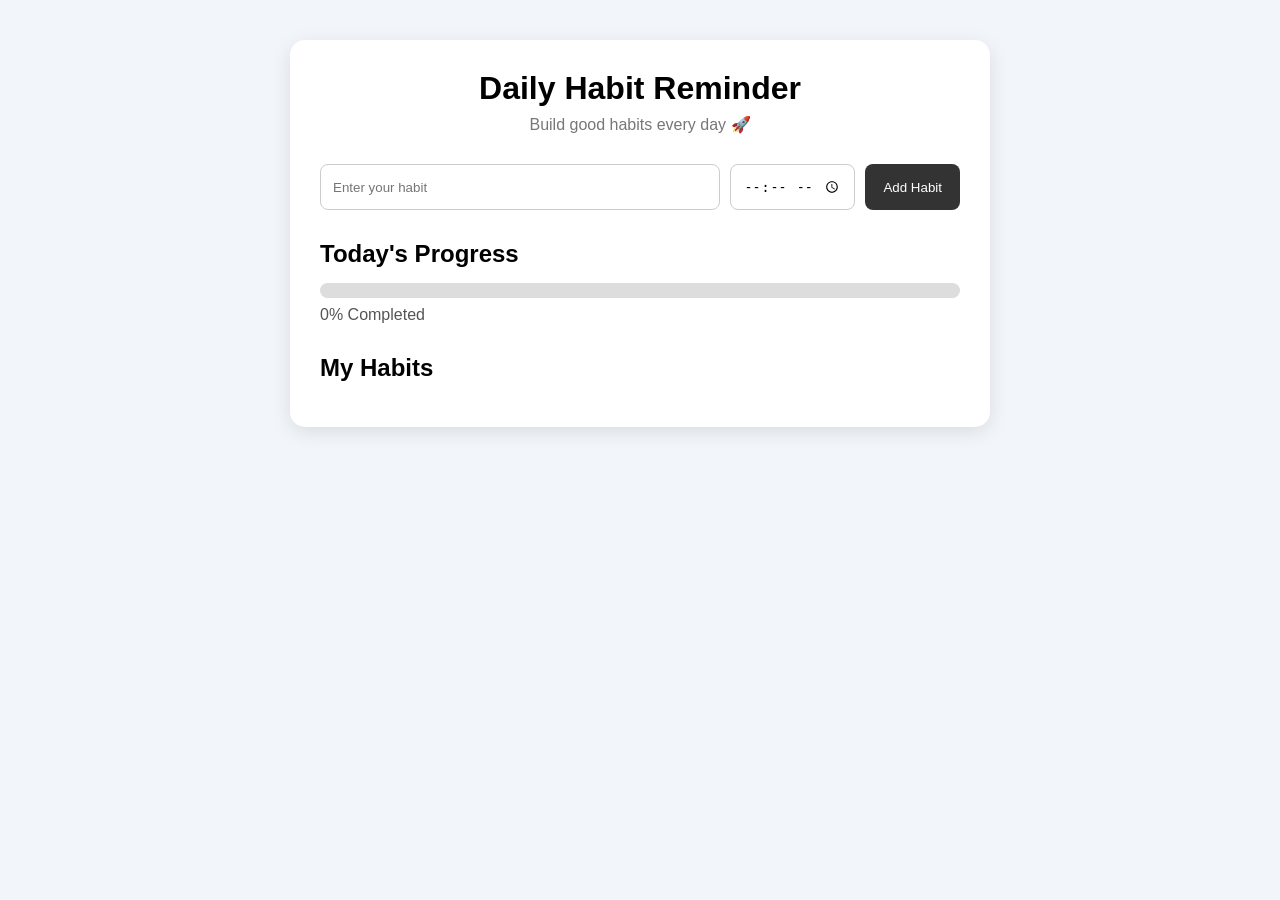
==== public/index.html @ 475f748a "frontend" ====
<!DOCTYPE html>
<html lang="en">
<head>
    <meta charset="UTF-8">
    <meta name="viewport" content="width=device-width, initial-scale=1.0">

    <title>Daily Habit Reminder</title>

    <link rel="stylesheet" href="style.css">
</head>

<body>

    <div class="container">

        <h1>Daily Habit Reminder</h1>
        <p class="subtitle">Build good habits every day 🚀</p>

        <!-- Add Habit -->
        <div class="habit-form">

            <input 
                type="text" 
                id="habitInput" 
                placeholder="Enter your habit"
            >

            <input 
                type="time" 
                id="timeInput"
            >

            <button onclick="addHabit()">Add Habit</button>

        </div>

        <!-- Progress -->
        <div class="progress-section">

            <h2>Today's Progress</h2>

            <div class="progress-bar">
                <div id="progress"></div>
            </div>

            <p id="progressText">0% Completed</p>

        </div>

        <!-- Habit List -->
        <div class="habit-section">

            <h2>My Habits</h2>

            <div id="habitList"></div>

        </div>

    </div>

    <script src="script.js"></script>

</body>
</html>
---- public/style.css ----
* {
    margin: 0;
    padding: 0;
    box-sizing: border-box;
}

body {
    font-family: Arial, sans-serif;
    background: #f2f5f9;
    min-height: 100vh;
    padding: 40px 20px;
}

.container {
    width: 100%;
    max-width: 700px;
    margin: auto;
    background: white;
    padding: 30px;
    border-radius: 15px;
    box-shadow: 0 5px 20px rgba(0, 0, 0, 0.1);
}

h1 {
    text-align: center;
    margin-bottom: 8px;
}

.subtitle {
    text-align: center;
    color: #777;
    margin-bottom: 30px;
}

/* Form */

.habit-form {
    display: flex;
    gap: 10px;
    margin-bottom: 30px;
}

.habit-form input {
    padding: 12px;
    border: 1px solid #ccc;
    border-radius: 8px;
    outline: none;
}

#habitInput {
    flex: 1;
}

.habit-form button {
    border: none;
    padding: 12px 18px;
    border-radius: 8px;
    cursor: pointer;
    background: #333;
    color: white;
}

.habit-form button:hover {
    background: #555;
}

/* Progress */

.progress-section {
    margin-bottom: 30px;
}

.progress-section h2,
.habit-section h2 {
    margin-bottom: 15px;
}

.progress-bar {
    width: 100%;
    height: 15px;
    background: #ddd;
    border-radius: 20px;
    overflow: hidden;
}

#progress {
    width: 0%;
    height: 100%;
    background: #4caf50;
    transition: 0.3s;
}

#progressText {
    margin-top: 8px;
    color: #555;
}

/* Habit */

.habit-item {
    display: flex;
    align-items: center;
    justify-content: space-between;
    padding: 15px;
    margin-bottom: 10px;
    background: #f7f7f7;
    border-radius: 10px;
}

.habit-left {
    display: flex;
    align-items: center;
    gap: 12px;
}

.habit-left input {
    width: 20px;
    height: 20px;
}

.habit-name {
    font-size: 17px;
}

.completed {
    text-decoration: line-through;
    color: #999;
}

.habit-time {
    color: #777;
    font-size: 14px;
}

.delete-btn {
    border: none;
    background: #e74c3c;
    color: white;
    padding: 7px 10px;
    border-radius: 6px;
    cursor: pointer;
}

.delete-btn:hover {
    background: #c0392b;
}

/* Mobile */

@media (max-width: 600px) {

    .habit-form {
        flex-direction: column;
    }

    .habit-form input,
    .habit-form button {
        width: 100%;
    }

    .habit-item {
        gap: 10px;
    }
}
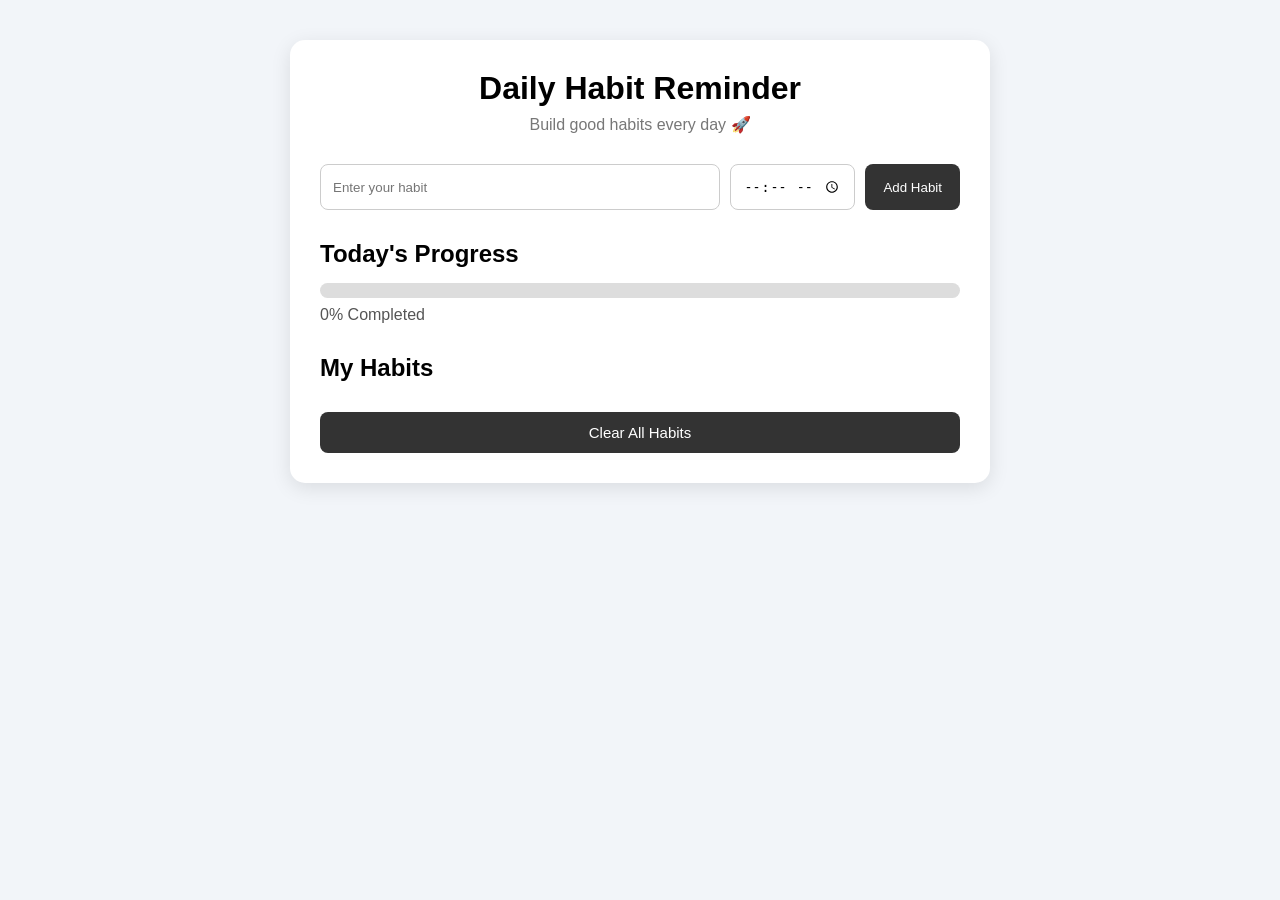
==== commit 95462fce: "frontend code" ====
--- a/public/index.html
+++ b/public/index.html
@@ -1,5 +1,6 @@
 <!DOCTYPE html>
 <html lang="en">
+
 <head>
     <meta charset="UTF-8">
     <meta name="viewport" content="width=device-width, initial-scale=1.0">
@@ -19,16 +20,9 @@
         <!-- Add Habit -->
         <div class="habit-form">
 
-            <input 
-                type="text" 
-                id="habitInput" 
-                placeholder="Enter your habit"
-            >
+            <input type="text" id="habitInput" placeholder="Enter your habit">
 
-            <input 
-                type="time" 
-                id="timeInput"
-            >
+            <input type="time" id="timeInput">
 
             <button onclick="addHabit()">Add Habit</button>
 
@@ -53,7 +47,9 @@
             <h2>My Habits</h2>
 
             <div id="habitList"></div>
-
+            <button class="clear-btn" onclick="clearAllHabits()">
+                Clear All Habits
+            </button>
         </div>
 
     </div>
@@ -61,4 +57,5 @@
     <script src="script.js"></script>
 
 </body>
+
 </html>
--- a/public/style.css
+++ b/public/style.css
@@ -161,4 +161,41 @@
     .habit-item {
         gap: 10px;
     }
+}
+.clear-btn {
+    width: 100%;
+    margin-top: 15px;
+    padding: 12px;
+
+    border: none;
+    border-radius: 8px;
+
+    background: #333;
+    color: white;
+
+    cursor: pointer;
+    font-size: 15px;
+}
+
+.clear-btn:hover {
+    background: #555;
+}
+.buttons {
+    display: flex;
+    gap: 8px;
+}
+
+.edit-btn {
+    border: none;
+    background: #3498db;
+    color: white;
+
+    padding: 7px 10px;
+
+    border-radius: 6px;
+    cursor: pointer;
+}
+
+.edit-btn:hover {
+    background: #2980b9;
 }
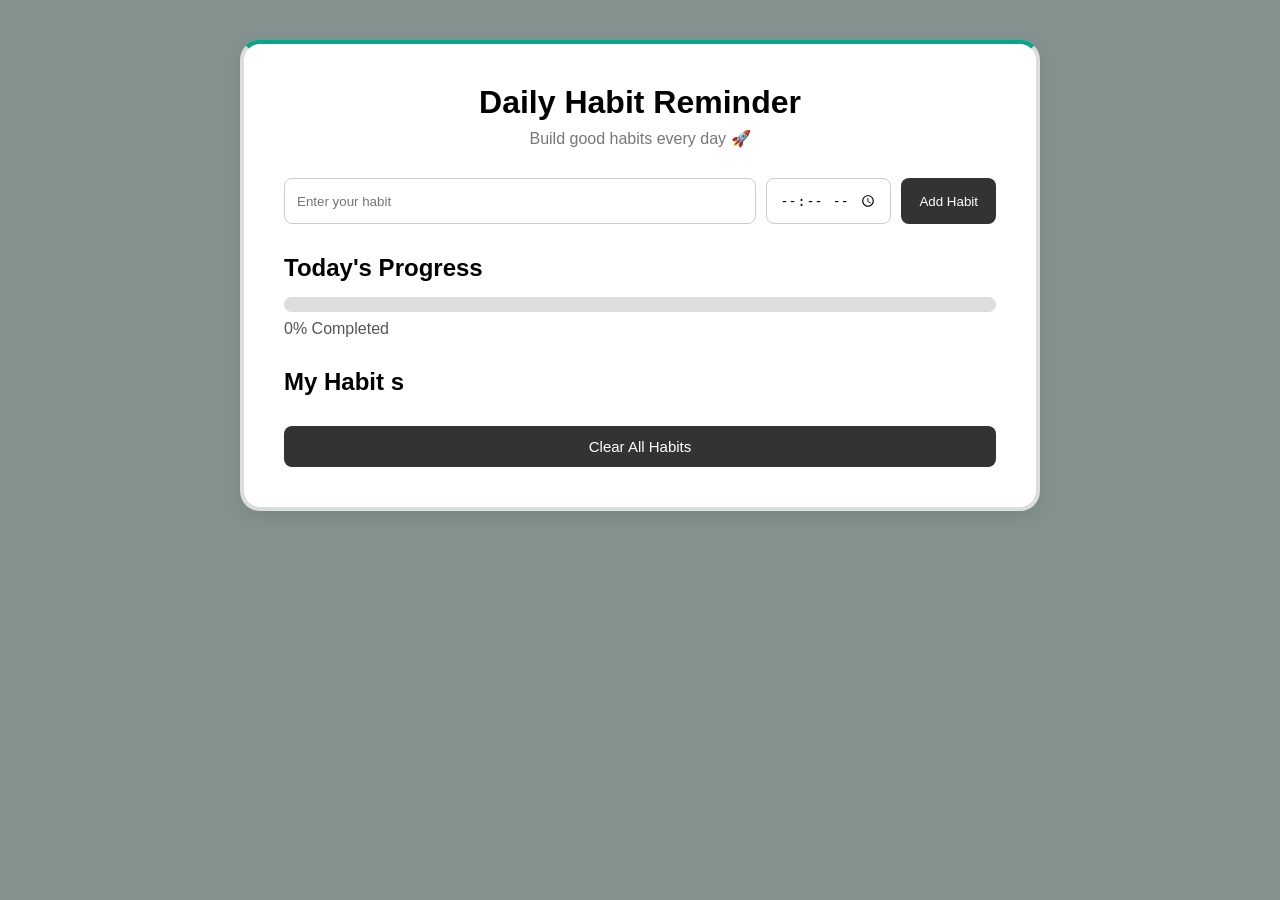
==== commit 2b73c493: "Update project" ====
--- a/public/index.html
+++ b/public/index.html
@@ -44,7 +44,165 @@
         <!-- Habit List -->
         <div class="habit-section">
 
-            <h2>My Habits</h2>
+            <h2>My Habit
+                
+                
+                
+                
+                
+                
+                
+                
+                
+                
+                
+                
+                
+                
+                
+                
+                
+                
+                
+                
+                
+                
+                
+                
+                
+                
+                
+                
+                
+                
+                
+                
+                
+                
+                
+                
+                
+                
+                
+                
+                
+                
+                
+                
+                
+                
+                
+                
+                
+                
+                
+                
+                
+                
+                
+                
+                
+                
+                
+                
+                
+                
+                
+                
+                
+                
+                
+                
+                
+                
+                
+                
+                
+                
+                
+                
+                
+                
+                
+                
+                
+                
+                
+                
+                
+                
+                
+                
+                
+                
+                
+                
+                
+                
+                
+                
+                
+                
+                
+                
+                
+                
+                
+                
+                
+                
+                
+                
+                
+                
+                
+                
+                
+                
+                
+                
+                
+                
+                
+                
+                
+                
+                
+                
+                
+                
+                
+                
+                
+                
+                
+                
+                
+                
+                
+                
+                
+                
+                
+                
+                
+                
+                
+                
+                
+                
+                
+                
+                
+                
+                
+                
+                
+                
+                
+                
+                
+                s</h2>
 
             <div id="habitList"></div>
             <button class="clear-btn" onclick="clearAllHabits()">
--- a/public/style.css
+++ b/public/style.css
@@ -2,23 +2,32 @@
     margin: 0;
     padding: 0;
     box-sizing: border-box;
+    
 }
 
 body {
     font-family: Arial, sans-serif;
-    background: #f2f5f9;
+    background: #859290;
     min-height: 100vh;
     padding: 40px 20px;
 }
 
 .container {
     width: 100%;
-    max-width: 700px;
+    max-width: 800px;
     margin: auto;
     background: white;
-    padding: 30px;
-    border-radius: 15px;
+    padding: 40px;
+
+    border-radius: 20px;
+
+    /* Loading border */
+    border: 4px solid #ddd;
+    border-top-color: #00a88f;
+
     box-shadow: 0 5px 20px rgba(0, 0, 0, 0.1);
+
+    animation: loadingBorder 2s linear infinite;
 }
 
 h1 {
@@ -198,4 +207,41 @@
 
 .edit-btn:hover {
     background: #2980b9;
+}
+@keyframes loadingBorder {
+
+    0% {
+        border-top-color: #00a88f;
+        border-right-color: #ddd;
+        border-bottom-color: #ddd;
+        border-left-color: #ddd;
+    }
+
+    25% {
+        border-top-color: #ddd;
+        border-right-color: #00a88f;
+        border-bottom-color: #ddd;
+        border-left-color: #ddd;
+    }
+
+    50% {
+        border-top-color: #ddd;
+        border-right-color: #ddd;
+        border-bottom-color: #00a88f;
+        border-left-color: #ddd;
+    }
+
+    75% {
+        border-top-color: #ddd;
+        border-right-color: #ddd;
+        border-bottom-color: #ddd;
+        border-left-color: #00a88f;
+    }
+
+    100% {
+        border-top-color: #00a88f;
+        border-right-color: #ddd;
+        border-bottom-color: #ddd;
+        border-left-color: #ddd;
+    }
 }
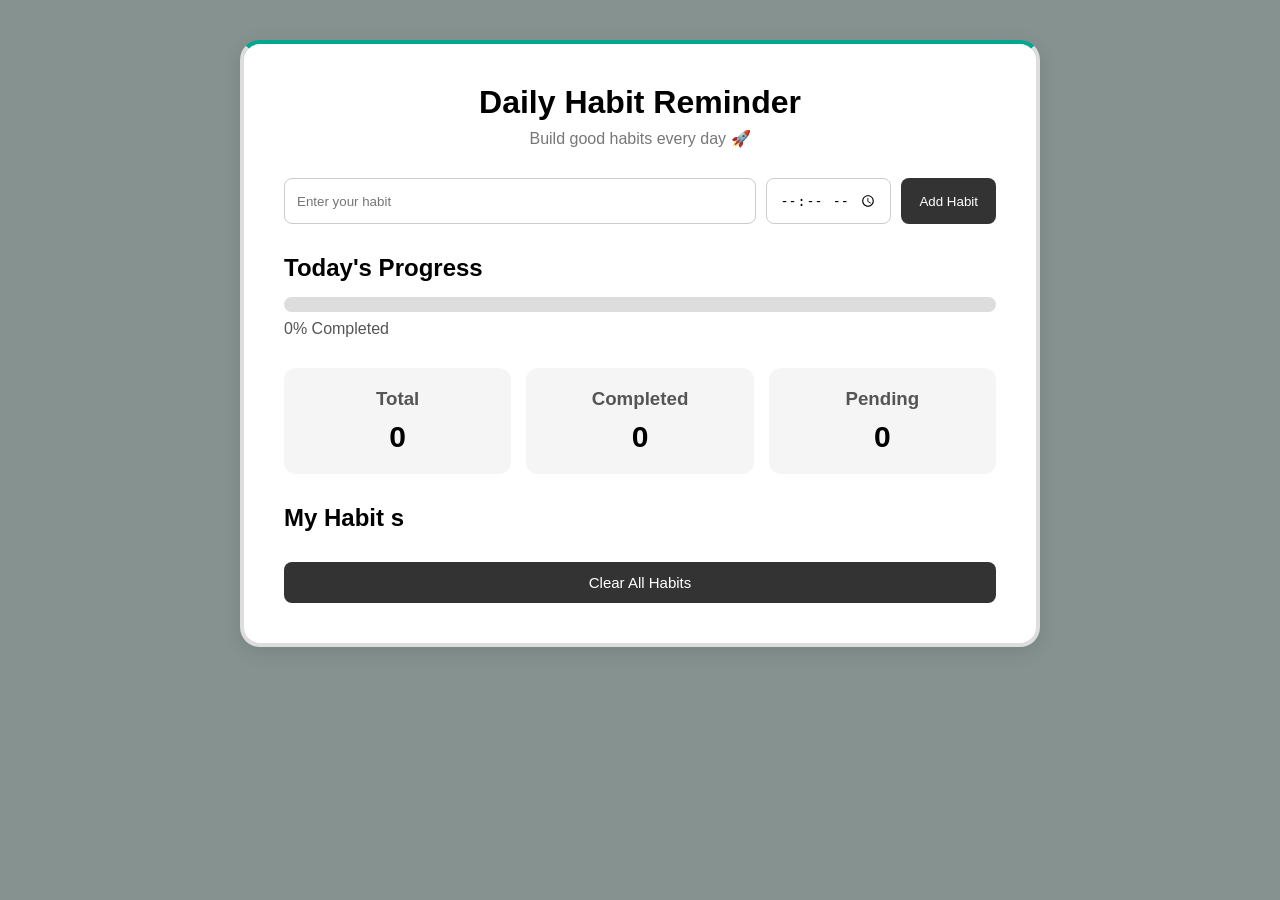
==== commit 0ffcd55d: "Adding three card 'Total task' 'Completed task' 'Pending task'" ====
--- a/public/index.html
+++ b/public/index.html
@@ -40,168 +40,188 @@
             <p id="progressText">0% Completed</p>
 
         </div>
+        <!-- Statistics -->
+
+        <div class="stats">
+
+            <div class="stat-card">
+                <h3>Total</h3>
+                <p id="totalHabits">0</p>
+            </div>
+
+            <div class="stat-card">
+                <h3>Completed</h3>
+                <p id="completedHabits">0</p>
+            </div>
+
+            <div class="stat-card">
+                <h3>Pending</h3>
+                <p id="pendingHabits">0</p>
+            </div>
+
+        </div>
 
         <!-- Habit List -->
         <div class="habit-section">
 
             <h2>My Habit
-                
-                
-                
-                
-                
-                
-                
-                
-                
-                
-                
-                
-                
-                
-                
-                
-                
-                
-                
-                
-                
-                
-                
-                
-                
-                
-                
-                
-                
-                
-                
-                
-                
-                
-                
-                
-                
-                
-                
-                
-                
-                
-                
-                
-                
-                
-                
-                
-                
-                
-                
-                
-                
-                
-                
-                
-                
-                
-                
-                
-                
-                
-                
-                
-                
-                
-                
-                
-                
-                
-                
-                
-                
-                
-                
-                
-                
-                
-                
-                
-                
-                
-                
-                
-                
-                
-                
-                
-                
-                
-                
-                
-                
-                
-                
-                
-                
-                
-                
-                
-                
-                
-                
-                
-                
-                
-                
-                
-                
-                
-                
-                
-                
-                
-                
-                
-                
-                
-                
-                
-                
-                
-                
-                
-                
-                
-                
-                
-                
-                
-                
-                
-                
-                
-                
-                
-                
-                
-                
-                
-                
-                
-                
-                
-                
-                
-                
-                
-                
-                
-                
-                
-                
-                
-                
-                
-                
+
+
+
+
+
+
+
+
+
+
+
+
+
+
+
+
+
+
+
+
+
+
+
+
+
+
+
+
+
+
+
+
+
+
+
+
+
+
+
+
+
+
+
+
+
+
+
+
+
+
+
+
+
+
+
+
+
+
+
+
+
+
+
+
+
+
+
+
+
+
+
+
+
+
+
+
+
+
+
+
+
+
+
+
+
+
+
+
+
+
+
+
+
+
+
+
+
+
+
+
+
+
+
+
+
+
+
+
+
+
+
+
+
+
+
+
+
+
+
+
+
+
+
+
+
+
+
+
+
+
+
+
+
+
+
+
+
+
+
+
+
+
+
+
+
+
+
+
+
+
+
+
+
+
+
+
+
                 s</h2>
 
             <div id="habitList"></div>
--- a/public/style.css
+++ b/public/style.css
@@ -244,4 +244,40 @@
         border-bottom-color: #ddd;
         border-left-color: #ddd;
     }
+}
+/* Statistics */
+
+.stats {
+    display: grid;
+    grid-template-columns: repeat(3, 1fr);
+    gap: 15px;
+    margin-bottom: 30px;
+}
+
+.stat-card {
+    background: #f5f5f5;
+    padding: 20px;
+    text-align: center;
+    border-radius: 12px;
+}
+
+.stat-card h3 {
+    margin-bottom: 10px;
+    color: #555;
+}
+
+.stat-card p {
+    font-size: 30px;
+    font-weight: bold;
+}
+
+
+/* Mobile */
+
+@media (max-width: 600px) {
+
+    .stats {
+        grid-template-columns: 1fr;
+    }
+
 }
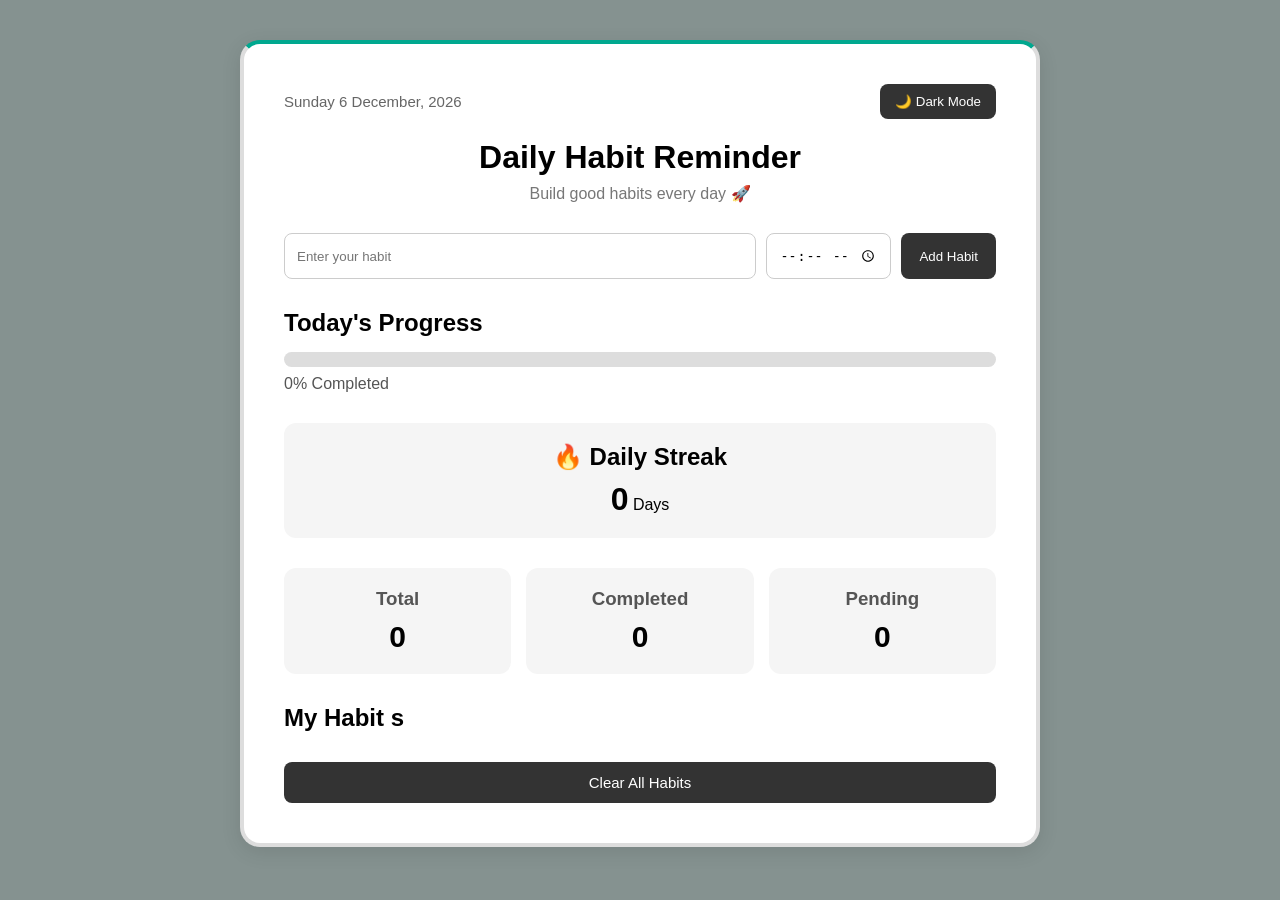
==== commit c56c3f7a: "Aadding Date , Dark Mode and Daily streak" ====
--- a/public/index.html
+++ b/public/index.html
@@ -13,6 +13,17 @@
 <body>
 
     <div class="container">
+        <div class="top-bar">
+
+    <div>
+        <p id="todayDate"></p>
+    </div>
+
+    <button id="darkModeBtn" onclick="toggleDarkMode()">
+        🌙 Dark Mode
+    </button>
+
+</div>
 
         <h1>Daily Habit Reminder</h1>
         <p class="subtitle">Build good habits every day 🚀</p>
@@ -40,6 +51,16 @@
             <p id="progressText">0% Completed</p>
 
         </div>
+        <div class="streak-card">
+
+    <h2>🔥 Daily Streak</h2>
+
+    <p>
+        <span id="streakCount">0</span>
+        Days
+    </p>
+
+</div>
         <!-- Statistics -->
 
         <div class="stats">
--- a/public/style.css
+++ b/public/style.css
@@ -3,6 +3,93 @@
     padding: 0;
     box-sizing: border-box;
     
+}
+/* TOP BAR */
+
+.top-bar {
+    display: flex;
+    justify-content: space-between;
+    align-items: center;
+    margin-bottom: 20px;
+}
+
+#todayDate {
+    color: #666;
+    font-size: 15px;
+}
+
+#darkModeBtn {
+    border: none;
+    padding: 10px 15px;
+    border-radius: 8px;
+    cursor: pointer;
+    background: #333;
+    color: white;
+}
+
+
+/* STREAK */
+
+.streak-card {
+    text-align: center;
+    background: #f5f5f5;
+    padding: 20px;
+    border-radius: 12px;
+    margin-bottom: 30px;
+}
+
+.streak-card h2 {
+    margin-bottom: 10px;
+}
+
+#streakCount {
+    font-size: 32px;
+    font-weight: bold;
+}
+
+
+/* DARK MODE */
+
+body.dark-mode {
+    background: #181818;
+    color: white;
+}
+
+body.dark-mode .container {
+    background: #242424;
+}
+
+body.dark-mode .subtitle,
+body.dark-mode #todayDate,
+body.dark-mode #progressText {
+    color: #bbb;
+}
+
+body.dark-mode .stat-card,
+body.dark-mode .streak-card,
+body.dark-mode .habit-item {
+    background: #333;
+}
+
+body.dark-mode .habit-time {
+    color: #bbb;
+}
+
+body.dark-mode #darkModeBtn {
+    background: white;
+    color: #222;
+}
+
+
+/* MOBILE */
+
+@media (max-width: 600px) {
+
+    .top-bar {
+        flex-direction: column;
+        gap: 10px;
+    }
+
 }
 
 body {
